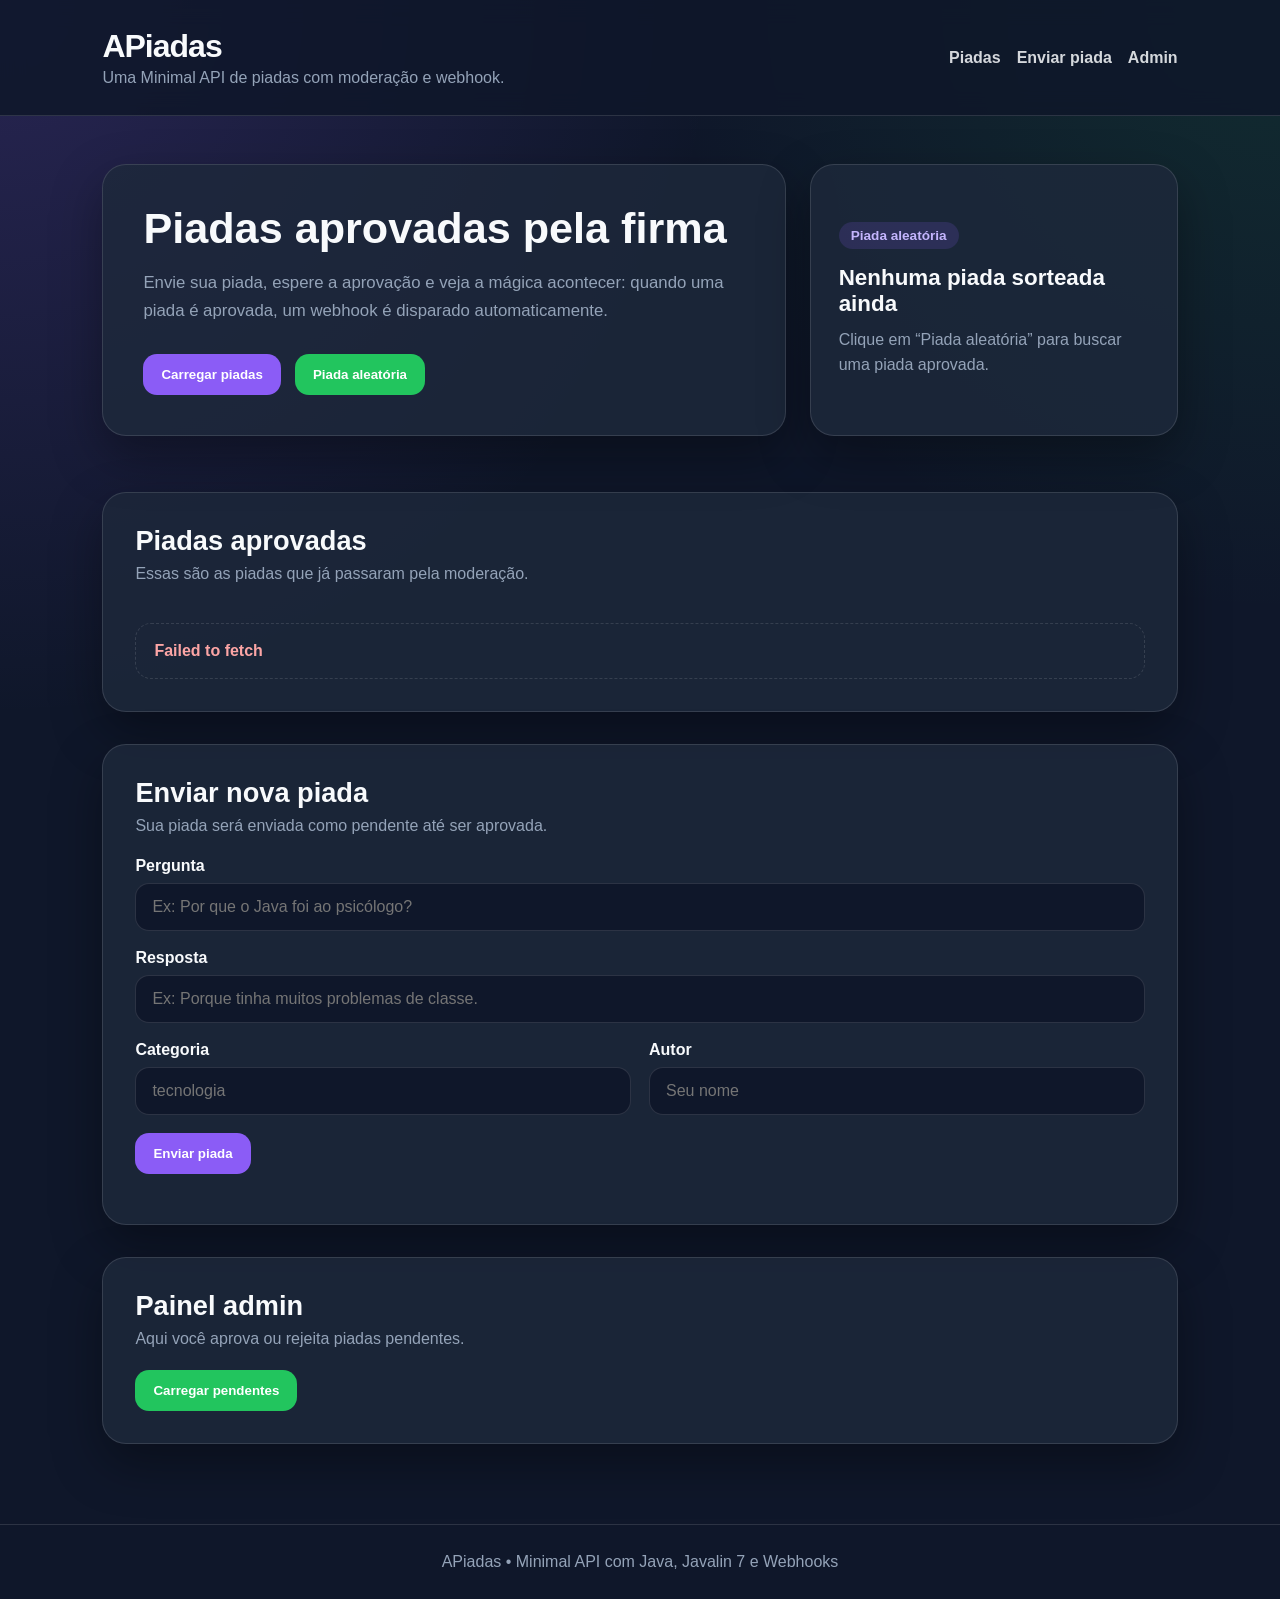
==== FrontEnd/index.html @ 863effba "Frontend" ====
<!DOCTYPE html>
<html lang="pt-BR">
<head>
    <meta charset="UTF-8">
    <meta name="viewport" content="width=device-width, initial-scale=1.0">
    <title>APiadas</title>
    <link rel="stylesheet" href="style.css">
</head>
<body>

<header class="header">
    <div>
        <h1>APiadas</h1>
        <p>Uma Minimal API de piadas com moderação e webhook.</p>
    </div>

    <nav class="nav">
        <a href="#piadas">Piadas</a>
        <a href="#enviar">Enviar piada</a>
        <a href="#admin">Admin</a>
    </nav>
</header>

<main class="container">

    <section class="hero">
        <div class="hero-content">
            <h2>Piadas aprovadas pela firma</h2>
            <p>
                Envie sua piada, espere a aprovação e veja a mágica acontecer:
                quando uma piada é aprovada, um webhook é disparado automaticamente.
            </p>

            <div class="hero-actions">
                <button id="btnCarregarPiadas" class="btn primary">
                    Carregar piadas
                </button>

                <button id="btnPiadaAleatoria" class="btn secondary">
                    Piada aleatória
                </button>
            </div>
        </div>

        <div class="hero-card" id="piadaAleatoriaBox">
            <span class="tag">Piada aleatória</span>
            <h3>Nenhuma piada sorteada ainda</h3>
            <p>Clique em “Piada aleatória” para buscar uma piada aprovada.</p>
        </div>
    </section>

    <section id="piadas" class="section">
        <div class="section-header">
            <h2>Piadas aprovadas</h2>
            <p>Essas são as piadas que já passaram pela moderação.</p>
        </div>

        <div id="listaPiadas" class="cards"></div>
    </section>

    <section id="enviar" class="section">
        <div class="section-header">
            <h2>Enviar nova piada</h2>
            <p>Sua piada será enviada como pendente até ser aprovada.</p>
        </div>

        <form id="formPiada" class="form">
            <div class="form-group">
                <label for="pergunta">Pergunta</label>
                <input
                        type="text"
                        id="pergunta"
                        name="pergunta"
                        placeholder="Ex: Por que o Java foi ao psicólogo?"
                        required
                >
            </div>

            <div class="form-group">
                <label for="resposta">Resposta</label>
                <input
                        type="text"
                        id="resposta"
                        name="resposta"
                        placeholder="Ex: Porque tinha muitos problemas de classe."
                        required
                >
            </div>

            <div class="form-row">
                <div class="form-group">
                    <label for="categoria">Categoria</label>
                    <input
                            type="text"
                            id="categoria"
                            name="categoria"
                            placeholder="tecnologia"
                    >
                </div>

                <div class="form-group">
                    <label for="autor">Autor</label>
                    <input
                            type="text"
                            id="autor"
                            name="autor"
                            placeholder="Seu nome"
                    >
                </div>
            </div>

            <button type="submit" class="btn primary">
                Enviar piada
            </button>
        </form>

        <div id="mensagemEnvio" class="message"></div>
    </section>

    <section id="admin" class="section admin-section">
        <div class="section-header">
            <h2>Painel admin</h2>
            <p>Aqui você aprova ou rejeita piadas pendentes.</p>
        </div>

        <button id="btnCarregarPendentes" class="btn secondary">
            Carregar pendentes
        </button>

        <div id="listaPendentes" class="cards admin-cards"></div>
    </section>

</main>

<footer class="footer">
    <p>APiadas • Minimal API com Java, Javalin 7 e Webhooks</p>
</footer>

<script src="script.js"></script>
</body>
</html>
---- FrontEnd/style.css ----
* {
    box-sizing: border-box;
    margin: 0;
    padding: 0;
}

:root {
    --bg: #0f172a;
    --bg-soft: #111827;
    --card: #1e293b;
    --card-soft: #273449;
    --text: #f8fafc;
    --muted: #94a3b8;
    --primary: #8b5cf6;
    --primary-dark: #7c3aed;
    --secondary: #22c55e;
    --danger: #ef4444;
    --warning: #f59e0b;
    --border: rgba(255, 255, 255, 0.12);
    --shadow: 0 20px 50px rgba(0, 0, 0, 0.35);
}

html {
    scroll-behavior: smooth;
}

body {
    font-family: Arial, Helvetica, sans-serif;
    background:
            radial-gradient(circle at top left, rgba(139, 92, 246, 0.2), transparent 35%),
            radial-gradient(circle at top right, rgba(34, 197, 94, 0.12), transparent 30%),
            var(--bg);
    color: var(--text);
    min-height: 100vh;
}

.header {
    display: flex;
    align-items: center;
    justify-content: space-between;
    gap: 24px;
    padding: 28px 8%;
    border-bottom: 1px solid var(--border);
    background: rgba(15, 23, 42, 0.85);
    backdrop-filter: blur(12px);
    position: sticky;
    top: 0;
    z-index: 10;
}

.header h1 {
    font-size: 2rem;
    letter-spacing: -1px;
}

.header p {
    color: var(--muted);
    margin-top: 4px;
}

.nav {
    display: flex;
    gap: 16px;
    flex-wrap: wrap;
}

.nav a {
    color: var(--text);
    text-decoration: none;
    font-weight: 600;
    opacity: 0.85;
    transition: 0.2s;
}

.nav a:hover {
    color: var(--primary);
}

.container {
    width: 84%;
    max-width: 1180px;
    margin: 0 auto;
    padding: 48px 0;
}

.hero {
    display: grid;
    grid-template-columns: 1.3fr 0.7fr;
    gap: 24px;
    align-items: stretch;
    margin-bottom: 56px;
}

.hero-content,
.hero-card,
.section {
    background: rgba(30, 41, 59, 0.82);
    border: 1px solid var(--border);
    border-radius: 24px;
    box-shadow: var(--shadow);
}

.hero-content {
    padding: 40px;
}

.hero-content h2 {
    font-size: 2.7rem;
    line-height: 1.1;
    margin-bottom: 16px;
}

.hero-content p {
    color: var(--muted);
    font-size: 1.05rem;
    line-height: 1.7;
    max-width: 720px;
}

.hero-actions {
    display: flex;
    gap: 14px;
    margin-top: 28px;
    flex-wrap: wrap;
}

.hero-card {
    padding: 28px;
    display: flex;
    flex-direction: column;
    justify-content: center;
}

.hero-card h3 {
    margin: 16px 0 10px;
    font-size: 1.4rem;
}

.hero-card p {
    color: var(--muted);
    line-height: 1.6;
}

.tag {
    display: inline-flex;
    width: fit-content;
    padding: 6px 12px;
    border-radius: 999px;
    background: rgba(139, 92, 246, 0.16);
    color: #c4b5fd;
    font-size: 0.85rem;
    font-weight: 700;
}

.section {
    padding: 32px;
    margin-bottom: 32px;
}

.section-header {
    margin-bottom: 22px;
}

.section-header h2 {
    font-size: 1.7rem;
    margin-bottom: 8px;
}

.section-header p {
    color: var(--muted);
}

.cards {
    display: grid;
    grid-template-columns: repeat(auto-fit, minmax(260px, 1fr));
    gap: 18px;
}

.card {
    background: var(--card-soft);
    border: 1px solid var(--border);
    border-radius: 18px;
    padding: 20px;
}

.card h3 {
    font-size: 1.1rem;
    margin-bottom: 10px;
}

.card p {
    color: var(--muted);
    line-height: 1.5;
    margin-bottom: 10px;
}

.card-meta {
    display: flex;
    gap: 8px;
    flex-wrap: wrap;
    margin-top: 14px;
}

.badge {
    padding: 5px 9px;
    border-radius: 999px;
    background: rgba(255, 255, 255, 0.08);
    color: var(--text);
    font-size: 0.78rem;
}

.badge.pending {
    background: rgba(245, 158, 11, 0.15);
    color: #fcd34d;
}

.badge.approved {
    background: rgba(34, 197, 94, 0.15);
    color: #86efac;
}

.badge.rejected {
    background: rgba(239, 68, 68, 0.15);
    color: #fca5a5;
}

.form {
    display: flex;
    flex-direction: column;
    gap: 18px;
}

.form-row {
    display: grid;
    grid-template-columns: repeat(2, 1fr);
    gap: 18px;
}

.form-group {
    display: flex;
    flex-direction: column;
    gap: 8px;
}

label {
    font-weight: 700;
    color: var(--text);
}

input {
    width: 100%;
    border: 1px solid var(--border);
    border-radius: 14px;
    padding: 14px 16px;
    background: #0f172a;
    color: var(--text);
    outline: none;
    font-size: 1rem;
}

input:focus {
    border-color: var(--primary);
    box-shadow: 0 0 0 3px rgba(139, 92, 246, 0.18);
}

.btn {
    border: none;
    border-radius: 14px;
    padding: 13px 18px;
    font-weight: 800;
    cursor: pointer;
    transition: 0.2s;
    color: white;
    width: fit-content;
}

.btn.primary {
    background: var(--primary);
}

.btn.primary:hover {
    background: var(--primary-dark);
    transform: translateY(-1px);
}

.btn.secondary {
    background: var(--secondary);
}

.btn.secondary:hover {
    filter: brightness(0.95);
    transform: translateY(-1px);
}

.btn.danger {
    background: var(--danger);
}

.btn.warning {
    background: var(--warning);
}

.admin-actions {
    display: flex;
    gap: 10px;
    margin-top: 16px;
    flex-wrap: wrap;
}

.message {
    margin-top: 18px;
    color: var(--muted);
    font-weight: 700;
}

.message.success {
    color: #86efac;
}

.message.error {
    color: #fca5a5;
}

.empty {
    color: var(--muted);
    padding: 18px;
    border: 1px dashed var(--border);
    border-radius: 16px;
}

.footer {
    text-align: center;
    color: var(--muted);
    padding: 28px;
    border-top: 1px solid var(--border);
}

@media (max-width: 850px) {
    .header {
        flex-direction: column;
        align-items: flex-start;
    }

    .hero {
        grid-template-columns: 1fr;
    }

    .hero-content h2 {
        font-size: 2rem;
    }

    .form-row {
        grid-template-columns: 1fr;
    }

    .container {
        width: 92%;
    }
}
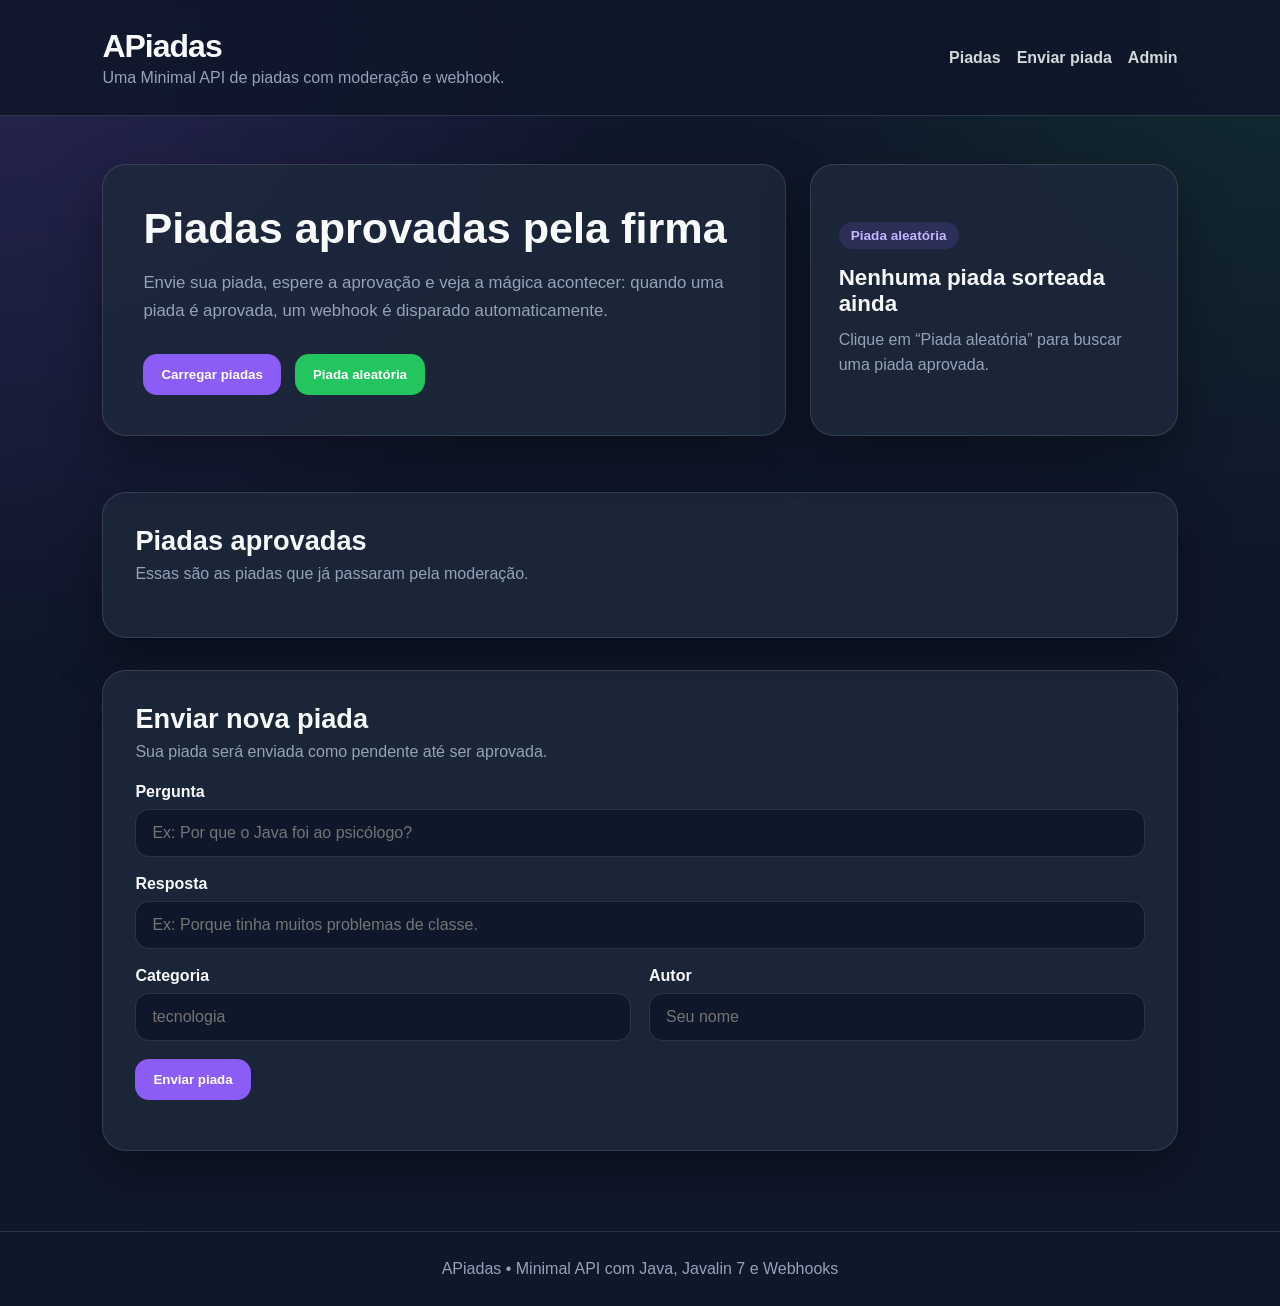
==== commit bc3abd0f: "Ajustes para o render" ====
--- a/FrontEnd/index.html
+++ b/FrontEnd/index.html
@@ -17,7 +17,7 @@
     <nav class="nav">
         <a href="#piadas">Piadas</a>
         <a href="#enviar">Enviar piada</a>
-        <a href="#admin">Admin</a>
+        <a href="admin.html">Admin</a>
     </nav>
 </header>
 
@@ -117,19 +117,6 @@
         <div id="mensagemEnvio" class="message"></div>
     </section>
 
-    <section id="admin" class="section admin-section">
-        <div class="section-header">
-            <h2>Painel admin</h2>
-            <p>Aqui você aprova ou rejeita piadas pendentes.</p>
-        </div>
-
-        <button id="btnCarregarPendentes" class="btn secondary">
-            Carregar pendentes
-        </button>
-
-        <div id="listaPendentes" class="cards admin-cards"></div>
-    </section>
-
 </main>
 
 <footer class="footer">
--- a/FrontEnd/style.css
+++ b/FrontEnd/style.css
@@ -356,4 +356,8 @@
     .container {
         width: 92%;
     }
+
+    .hidden {
+        display: none;
+    }
 }
